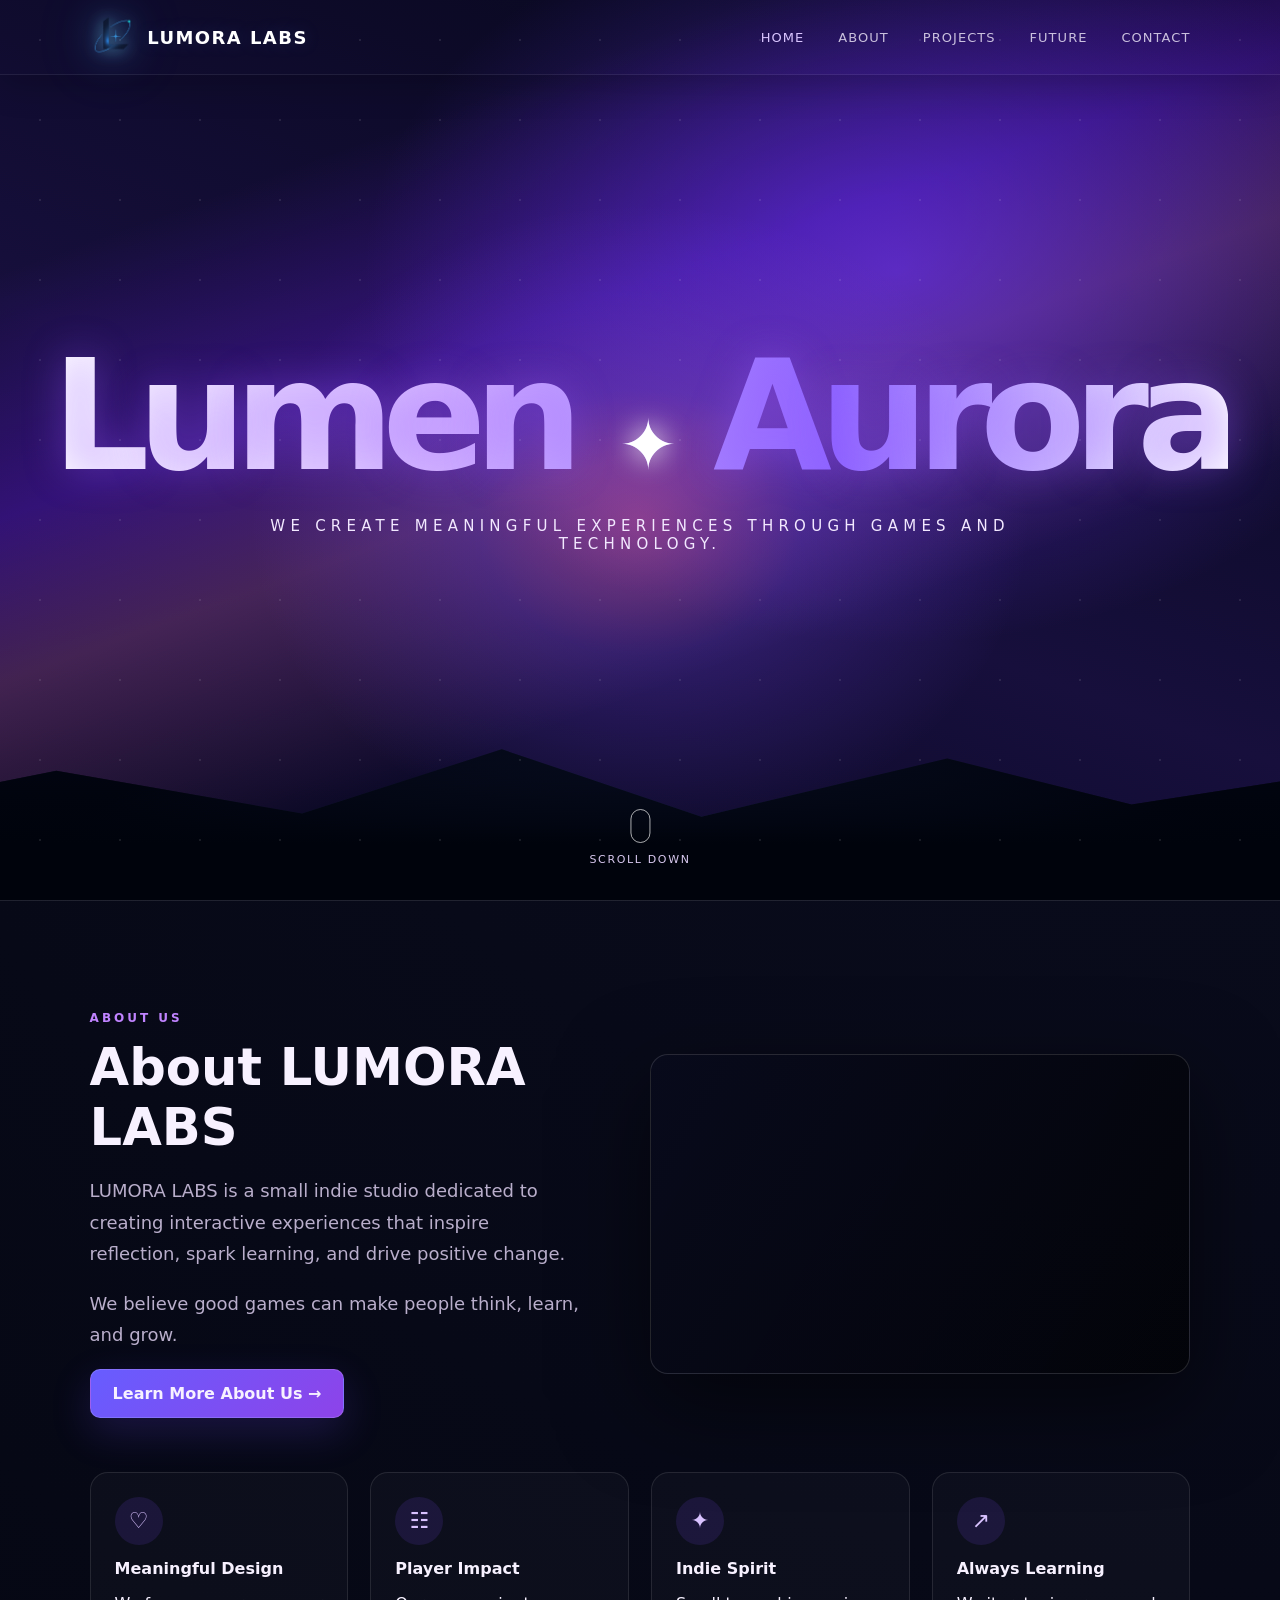
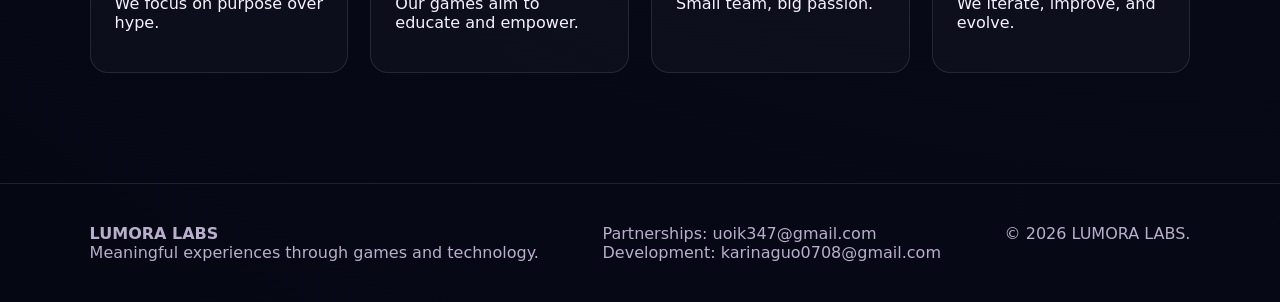
==== index.html @ a78da5a2 "Initial commit" ====
<!doctype html><html lang="en"><head><meta charset="utf-8"><meta name="viewport" content="width=device-width,initial-scale=1"><title>LUMORA LABS</title><link rel="stylesheet" href="styles.css"></head><body>
<header class="nav"><a class="brand logo-brand" href="index.html"><img src="lumora-logo.png" class="site-logo" alt="LUMORA LABS logo"><span class="brand-name">LUMORA LABS</span></a><nav class="navlinks"><a class="active" href="index.html">HOME</a><a href="about.html">ABOUT</a><a href="project.html">PROJECTS</a><a href="future.html">FUTURE</a><a href="contact.html">CONTACT</a></nav></header>
<section class="hero"><div class="aurora"></div><div class="stars"></div><div class="heroText"><h1>Lumen <span class="plus">✦</span> Aurora</h1><p>We create meaningful experiences through games and technology.</p></div><div class="scroll"><span class="mouse"></span>SCROLL DOWN</div></section>
<section class="section" id="about"><div class="two"><div><div class="eyebrow">About us</div><h2>About LUMORA LABS</h2><p class="copy">LUMORA LABS is a small indie studio dedicated to creating interactive experiences that inspire reflection, spark learning, and drive positive change.</p><p class="copy">We believe good games can make people think, learn, and grow.</p><a class="btn" href="about.html">Learn More About Us →</a></div><div class="aboutArt"></div></div><div class="values"><div class="value"><div class="icon">♡</div><b>Meaningful Design</b><p>We focus on purpose over hype.</p></div><div class="value"><div class="icon">☷</div><b>Player Impact</b><p>Our games aim to educate and empower.</p></div><div class="value"><div class="icon">✦</div><b>Indie Spirit</b><p>Small team, big passion.</p></div><div class="value"><div class="icon">↗</div><b>Always Learning</b><p>We iterate, improve, and evolve.</p></div></div></section>
<footer class="footer"><div><b>LUMORA LABS</b><br>Meaningful experiences through games and technology.</div><div>Partnerships: uoik347@gmail.com<br>Development: karinaguo0708@gmail.com</div><div>© <span data-year></span> LUMORA LABS.</div></footer><script src="script.js"></script></body></html>
---- styles.css ----
:root {
  --bg: #050713;
  --panel: #0b1022cc;
  --line: #ffffff1a;
  --text: #f7f1ff;
  --muted: #b9aecb;
  --purple: #8c5cff;
  --violet: #c083ff;
  --blue: #6ba4ff;
  --pink: #ff82d1;
  --green: #68e5b2
}

* {
  box-sizing: border-box
}

html {
  scroll-behavior: smooth
}

body {
  margin: 0;
  background: radial-gradient(circle at top right, #32105f 0, #090b1b 38%, #050713 100%);
  color: var(--text);
  font-family: Inter, ui-sans-serif, system-ui, -apple-system, Segoe UI, Arial, sans-serif
}

a {
  color: inherit;
  text-decoration: none
}

.nav {
  position: fixed;
  top: 0;
  left: 0;
  right: 0;
  z-index: 20;
  display: flex;
  align-items: center;
  justify-content: space-between;
  padding: 8px 7vw;

  background: rgba(5,8,18,.95)
  backdrop-filter: blur(14px);
  -webkit-backdrop-filter: blur(14px);

  border-bottom: 1px solid rgba(255, 255, 255, 0.08);
  box-shadow: 0 10px 35px rgba(0, 0, 0, 0.18);
}

.brand {
  display: flex;
  align-items: center;
  gap: 12px;
  font-weight: 800;
  letter-spacing: .06em
}

.spark {
  width: 24px;
  height: 24px;
  background: radial-gradient(circle, #fff 0 8%, transparent 9%), conic-gradient(from 45deg, transparent 0 12%, #fff 13% 16%, transparent 17% 37%, #b98cff 38% 42%, transparent 43% 62%, #fff 63% 66%, transparent 67% 87%, #b98cff 88% 91%, transparent 92%);
  filter: drop-shadow(0 0 14px #a16cff)
}

.navlinks {
  display: flex;
  gap: 34px;
  font-size: 13px;
  letter-spacing: .08em
}

.navlinks a {
  opacity: .78
}

.navlinks a:hover,
.navlinks .active {
  opacity: 1;
  color: #d9c5ff
}

.hero {
  min-height: 100vh;
  display: grid;
  place-items: center;
  position: relative;
  overflow: hidden;
  background: linear-gradient(180deg, #05071344 0, #050713 100%)
}

.aurora {
  position: absolute;
  inset: 0;
  background: radial-gradient(ellipse at 50% 58%, #ff82d155 0, #8c5cff33 18%, transparent 43%), radial-gradient(ellipse at 70% 30%, #7b46ff77 0, transparent 42%), linear-gradient(160deg, transparent 0 20%, #802cff44 38%, #ff8ee533 50%, transparent 68%), linear-gradient(20deg, #070717 0, #161033 44%, #050713 100%);
  filter: saturate(130%)
}

.aurora:after {
  content: "";
  position: absolute;
  left: -10%;
  right: -10%;
  bottom: -4%;
  height: 34%;
  background: linear-gradient(180deg, transparent, #01030a 70%), radial-gradient(ellipse at 50% 100%, #263561 0, #050713 58%);
  clip-path: polygon(0 58%, 12% 46%, 28% 60%, 41% 39%, 54% 61%, 70% 42%, 82% 57%, 100% 43%, 100% 100%, 0 100%)
}

.stars {
  position: absolute;
  inset: 0;
  background-image: radial-gradient(#fff8 1px, transparent 1px);
  background-size: 80px 80px;
  opacity: .18
}

.heroText {
  position: relative;
  text-align: center;
  padding: 0 20px
}

.hero h1 {
  font-size: clamp(70px, 12vw, 180px);
  line-height: .9;
  margin: 0;
  font-weight: 900;
  letter-spacing: -.08em;
  background: linear-gradient(90deg, #fff, #d5b7ff, #8d65ff, #fff);
  -webkit-background-clip: text;
  color: transparent;
  text-shadow: 0 0 40px #985dff66
}

.hero .plus {
  font-size: .45em;
  margin: 0 .1em;
  text-shadow: 0 0 28px #fff;
  color: #fff
}

.hero p {
  margin: 32px auto 0;
  max-width: 780px;
  letter-spacing: .35em;
  text-transform: uppercase;
  color: #f2e8ff;
  font-size: 15px
}

.scroll {
  position: absolute;
  bottom: 34px;
  left: 50%;
  transform: translateX(-50%);
  font-size: 11px;
  letter-spacing: .15em;
  color: #d7c8ef;
  text-align: center
}

.mouse {
  display: block;
  margin: 0 auto 10px;
  width: 20px;
  height: 34px;
  border: 1px solid #ffffffaa;
  border-radius: 20px
}

.section {
  padding: 110px 7vw;
  border-top: 1px solid var(--line)
}

.eyebrow {
  text-transform: uppercase;
  color: var(--violet);
  font-size: 12px;
  letter-spacing: .25em;
  font-weight: 800
}

.section h2 {
  font-size: clamp(34px, 4vw, 56px);
  margin: 12px 0 18px
}

.two {
  display: grid;
  grid-template-columns: 1fr 1.1fr;
  gap: 70px;
  align-items: center
}

.copy {
  color: var(--muted);
  font-size: 18px;
  line-height: 1.75
}

.btn {
  display: inline-flex;
  align-items: center;
  gap: 10px;
  padding: 14px 22px;
  border-radius: 10px;
  background: linear-gradient(135deg, #675dff, #8d43e9);
  border: 1px solid #ffffff26;
  font-weight: 800;
  box-shadow: 0 14px 40px #6e4cff33
}

.btn.secondary {
  background: #ffffff08
}

.aboutArt {
  min-height: 320px;
  border: 1px solid #ffffff22;
  border-radius: 18px;
  background: linear-gradient(120deg, #090b1e88, #000a), url('assets/unfortunately-screenshot.png') center/cover;
  box-shadow: 0 30px 90px #0008;
  position: relative;
  overflow: hidden
}

.aboutArt:after {
  content: 'CREATE\A INSPIRE\A IMPACT';
  white-space: pre;
  position: absolute;
  right: 34px;
  top: 34px;
  font-size: 34px;
  line-height: 1.45;
  color: #ffd98a;
  text-shadow: 0 0 20px #ffcf7588
}

.values {
  display: grid;
  grid-template-columns: repeat(4, 1fr);
  gap: 22px;
  margin-top: 54px
}

.value {
  padding: 24px;
  border: 1px solid var(--line);
  border-radius: 18px;
  background: #ffffff07
}

.icon {
  width: 48px;
  height: 48px;
  border-radius: 50%;
  display: grid;
  place-items: center;
  background: #7d4dff22;
  color: #d9c2ff;
  font-size: 22px;
  margin-bottom: 14px
}

.projectGrid {
  display: grid;
  grid-template-columns: repeat(2, minmax(0, 1fr));
  gap: 34px;
  margin-top: 38px
}

.card {
  background: linear-gradient(180deg, #11182ddd, #080b18dd);
  border: 1px solid #ffffff18;
  border-radius: 20px;
  overflow: hidden;
  box-shadow: 0 24px 70px #0005
}

.thumb {
  height: 280px;
  background: #111;
  overflow: hidden
}

.thumb img {
  width: 100%;
  height: 100%;
  object-fit: cover;
  display: block
}

.thumb.china {
  background: linear-gradient(135deg, #1a1027, #48214e 45%, #0a1026), radial-gradient(circle at 30% 20%, #ffcb6b 0 8%, transparent 18%);
  position: relative
}

.thumb.china:before {
  content: "";
  position: absolute;
  inset: 0;
  background: linear-gradient(90deg, transparent 0 12%, #ffac3a22 12% 14%, transparent 15% 28%, #f56b7f22 29% 32%, transparent 33%), linear-gradient(0deg, #000 0, #0000 50%)
}

.thumb.china:after {
  content: 'Read the Room';
  position: absolute;
  bottom: 28px;
  left: 28px;
  font-size: 34px;
  font-weight: 900;
  color: #ffe2b0;
  text-shadow: 0 0 20px #ff7c66
}

.cardBody {
  padding: 28px
}

.card h3 {
  font-size: 31px;
  margin: 0 0 6px
}

.sub {
  color: #c999ff;
  font-weight: 700;
  margin-bottom: 20px
}

.card p {
  color: var(--muted);
  line-height: 1.7
}

.actions {
  display: flex;
  gap: 14px;
  margin-top: 24px;
  flex-wrap: wrap
}

.mini {
  padding: 12px 18px;
  border-radius: 10px;
  border: 1px solid #ffffff24;
  background: #ffffff08
}

.footer {
  padding: 40px 7vw;
  border-top: 1px solid var(--line);
  display: flex;
  justify-content: space-between;
  gap: 20px;
  color: #b9aecb
}

.page {
  padding-top: 120px;
  min-height: 100vh
}

.projectDetail {
  display: grid;
  gap: 42px
}

.detailCard {
  display: grid;
  grid-template-columns: .95fr 1fr;
  gap: 36px;
  padding: 28px;
  border: 1px solid #ffffff18;
  background: #ffffff08;
  border-radius: 24px
}

.feature {
  display: flex;
  gap: 16px;
  margin: 20px 0;
  color: var(--muted)
}

.demoPanel {
  max-width: 900px;
  margin: 0 auto;
  text-align: center;
  padding: 70px;
  border: 1px solid #ffffff18;
  border-radius: 24px;
  background: linear-gradient(135deg, #ffffff0b, #6d4aff18)
}

@media(max-width:800px) {
  .nav {
    position: sticky;
    padding: 18px 5vw
  }

  .navlinks {
    gap: 14px;
    font-size: 11px
  }

  .two,
  .projectGrid,
  .detailCard {
    grid-template-columns: 1fr
  }

  .values {
    grid-template-columns: 1fr 1fr
  }

  .hero p {
    letter-spacing: .18em
  }

  .section {
    padding: 80px 5vw
  }

  .footer {
    display: block
  }

  .thumb {
    height: 220px
  }
}

/* v4 project polish */
.centerTitle {
  text-align: center;
  max-width: 820px;
  margin: 0 auto 52px
}

.centerTitle h2 {
  margin-bottom: 10px
}

.projectsPage {
  background: radial-gradient(circle at 18% 8%, #6b34ff22, transparent 28%), radial-gradient(circle at 88% 28%, #b35cff1c, transparent 30%)
}

.polished {
  max-width: 1180px;
  margin: 0 auto
}

.featureProject {
  grid-template-columns: 1.7fr .75fr;
  align-items: center;
  padding: 12px;
  border-radius: 24px;
  background: linear-gradient(135deg, #10172bdd, #070a17ee);
  box-shadow: 0 28px 100px #0008, inset 0 0 0 1px #ffffff08
}

.featureProject .coverFrame {
  height: 100%;
  min-height: 430px;
  border-radius: 18px;
  overflow: hidden;
  background: #090b18
}

.featureProject .coverFrame img {
  width: 100%;
  height: 100%;
  object-fit: cover;
  display: block
}

.featureProject .projectText {
  padding: 24px 30px
}

.featureProject h3 {
  font-size: clamp(36px, 4vw, 54px);
  line-height: 1.05;
  margin: 0 0 10px
}

.smallCopy {
  font-size: 17px
}

.stackedActions {
  flex-direction: column;
  align-items: stretch;
  max-width: 260px
}

.stackedActions .btn,
.stackedActions .mini {
  justify-content: center;
  text-align: center
}

.wideCta {
  display: grid;
  grid-template-columns: auto 1fr auto;
  align-items: center;
  gap: 24px;
  padding: 30px 36px;
  border: 1px solid #ffffff18;
  border-radius: 22px;
  background: linear-gradient(135deg, #6d4aff24, #ffffff08);
  box-shadow: 0 20px 80px #0005
}

.wideCta h3 {
  margin: 0 0 6px;
  font-size: 26px
}

.wideCta p {
  margin: 0;
  color: var(--muted)
}

.ctaSpark {
  width: 70px;
  height: 70px;
  display: grid;
  place-items: center;
  border-radius: 50%;
  background: #8c5cff18
}

.bigSpark {
  width: 38px;
  height: 38px
}

@media(max-width:900px) {
  .featureProject {
    grid-template-columns: 1fr
  }

  .featureProject .coverFrame {
    min-height: 260px
  }

  .featureProject .projectText {
    padding: 22px
  }

  .wideCta {
    grid-template-columns: 1fr;
    text-align: center
  }

  .wideCta .btn {
    justify-content: center
  }

  .ctaSpark {
    margin: 0 auto
  }

  .stackedActions {
    max-width: none
  }
}

/* v5 alignment + remove demo page from navigation */
.featureProject {
  grid-template-columns: minmax(0, 1.45fr) minmax(280px, .55fr);
  align-items: stretch;
}

.featureProject .coverFrame {
  width: 100%;
  aspect-ratio: 16 / 9;
  min-height: 0;
  height: auto;
  align-self: center;
}

.featureProject .coverFrame img {
  width: 100%;
  height: 100%;
  object-fit: cover;
  object-position: center;
}

.featureProject .projectText {
  display: flex;
  flex-direction: column;
  justify-content: center;
}

@media(max-width:900px) {
  .featureProject {
    grid-template-columns: 1fr;
  }

  .featureProject .coverFrame {
    aspect-ratio: 16/9;
  }
}


/* final project layout fix */
.projectsPage {
  overflow-x: hidden;
}

.polished {
  max-width: 1220px;
  width: 100%;
}

.featureProject {
  width: 100%;
  overflow: hidden;
  grid-template-columns: minmax(0, 1.55fr) minmax(300px, .62fr);
  gap: 0;
  padding: 10px;
  align-items: center;
}

.featureProject .coverFrame {
  width: 100%;
  max-width: 100%;
  aspect-ratio: 16/9;
  border-radius: 18px;
  overflow: hidden;
  align-self: center;
}

.featureProject .coverFrame img {
  width: 100%;
  height: 100%;
  object-fit: cover;
  object-position: center center;
  display: block;
}

.featureProject:first-child .coverFrame img {
  object-position: center center;
}

.featureProject .projectText {
  min-width: 0;
  padding: 34px 34px 34px 38px;
}

.featureProject h3 {
  font-size: clamp(28px, 3vw, 42px);
}

@media(max-width:900px) {
  .featureProject {
    grid-template-columns: 1fr;
    gap: 0;
    padding: 10px;
  }

  .featureProject .projectText {
    padding: 24px 16px 18px;
  }
}

/* final card equalization */
.projectDetail .detailCard {
  box-sizing: border-box;
}

.projectDetail .detailCard+.detailCard {
  margin-top: 0;
}

.featureProject .coverFrame {
  box-shadow: inset 0 0 0 1px rgba(255, 255, 255, .09);
}

@media(min-width:901px) {
  .featureProject {
    min-height: 360px;
  }

  .featureProject .coverFrame {
    max-height: 460px;
  }
}

/* LUMORA LABS v2.0 About page update */
.aboutArt {
  background: linear-gradient(120deg, #090b1e88, #0009), url('assets/about-aurora.png') center/cover;
}

.aboutArt:after {
  content: '';
  display: none;
}

.aboutPage {
  min-height: 100vh;
  background: radial-gradient(circle at 80% 10%, #2b8bff1c, transparent 30%), radial-gradient(circle at 30% 10%, #8c5cff21, transparent 30%), #050713;
}

.aboutHeroImage {
  min-height: 72vh;
  position: relative;
  display: flex;
  align-items: center;
  padding: 140px 7vw 80px;
  overflow: hidden;
  background: linear-gradient(90deg, #050713 0%, #050713d8 29%, #05071355 58%, #050713 100%), url('assets/about-aurora.png') right center/cover no-repeat;
  border-bottom: 1px solid var(--line);
}

.aboutHeroImage:before {
  content: "";
  position: absolute;
  inset: 0;
  background-image: radial-gradient(#fff7 1px, transparent 1px);
  background-size: 88px 88px;
  opacity: .12;
}

.aboutHeroImage:after {
  content: "";
  position: absolute;
  left: 0;
  right: 0;
  bottom: 0;
  height: 38%;
  background: linear-gradient(180deg, transparent, #050713 82%);
}

.aboutHeroText {
  position: relative;
  z-index: 1;
  max-width: 650px;
}

.aboutHeroText h1 {
  font-size: clamp(54px, 7vw, 104px);
  line-height: .93;
  margin: 16px 0 26px;
  letter-spacing: -.06em;
  background: linear-gradient(90deg, #fff, #e2d2ff, #9d75ff);
  -webkit-background-clip: text;
  color: transparent;
}

.aboutHeroText p {
  font-size: clamp(18px, 2vw, 25px);
  line-height: 1.6;
  color: #ded4ee;
  max-width: 620px;
}

.valuesSection {
  padding-top: 80px;
}

.valuesIntro {
  max-width: 780px;
  margin-bottom: 34px;
}

.valuesIntro h2 {
  font-size: clamp(34px, 4vw, 58px);
  max-width: 780px;
}

.refinedValues .value {
  min-height: 210px;
  text-align: left;
  background: linear-gradient(180deg, #ffffff0a, #ffffff04);
}

.refinedValues .value b {
  font-size: 18px;
}

.refinedValues .value p {
  color: var(--muted);
  line-height: 1.65;
}

@media(max-width:800px) {
  .aboutHeroImage {
    min-height: 72vh;
    padding: 110px 5vw 70px;
    background-position: center;
  }

  .aboutHeroImage {
    background-image: linear-gradient(90deg, #050713 0%, #050713d8 55%, #05071366 100%), url('assets/about-aurora.png');
  }
}


/* v2.1: navigation logo */


.logo-brand {
  display: flex;
  align-items: center;
  gap: 12px;
  min-width: 260px;
}

.site-logo {
  height: 58px;
  width: auto;
  display: block;
 filter:
        drop-shadow(0 0 8px rgba(120,220,255,.7))
        drop-shadow(0 0 18px rgba(80,180,255,.5))
        drop-shadow(0 0 28px rgba(80,180,255,.3));
}
.logo-container{
    position:relative;
}
.logo-container::before{
    content:"";
    position:absolute;

    width:90px;
    height:90px;

    background:rgba(65,180,255,.15);

    filter:blur(30px);

    border-radius:50%;

    left:-15px;
    top:-10px;

    z-index:-1;
}
.brand-name {
  font-weight: 700;
  letter-spacing: .08em;
  font-size: 18px;
  color:  #ffffff;
  white-space: nowrap;
  text-shadow: 0 0 18px rgba(111, 164, 255, .18);
}

@media(max-width:800px) {
  .logo-brand {
    min-width: auto;
    gap: 8px
  }

  .site-logo {
    height: 36px
  }

  .brand-name {
    font-size: 13px;
    letter-spacing: .05em
  }
}
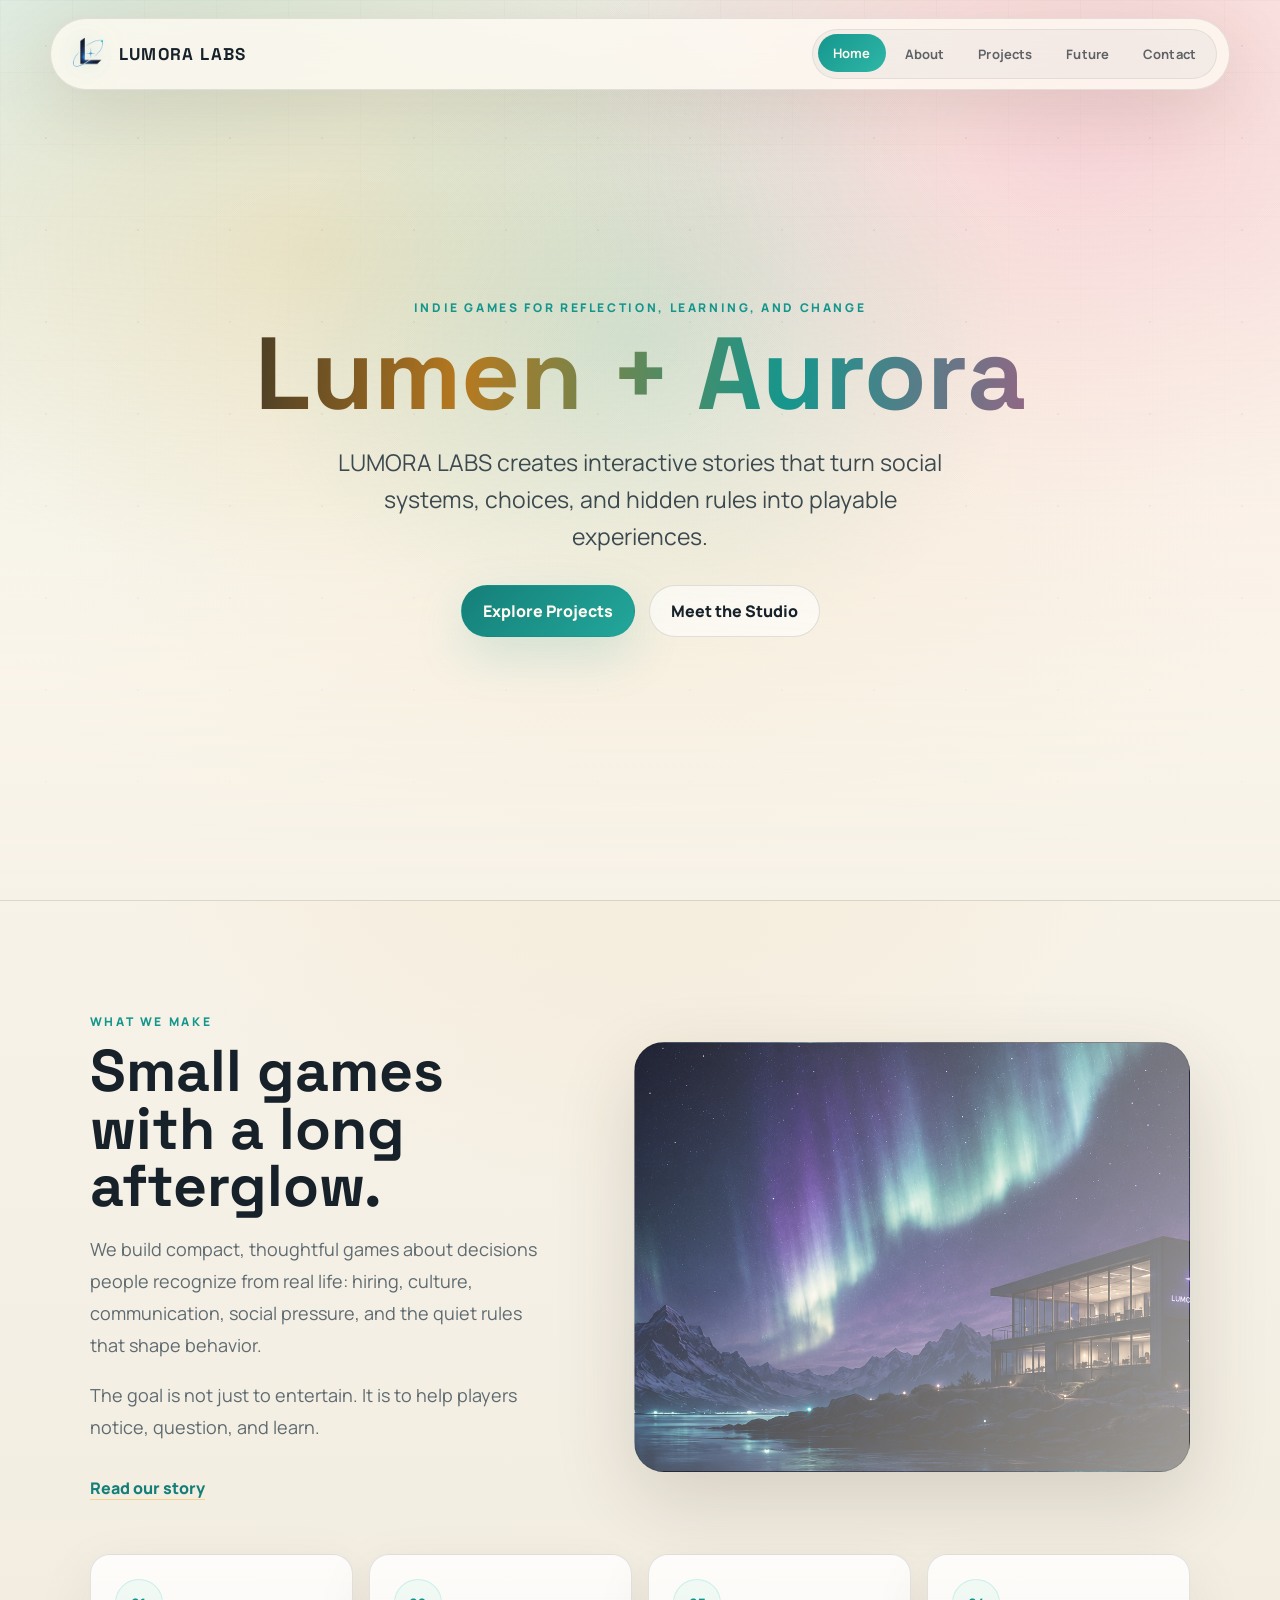
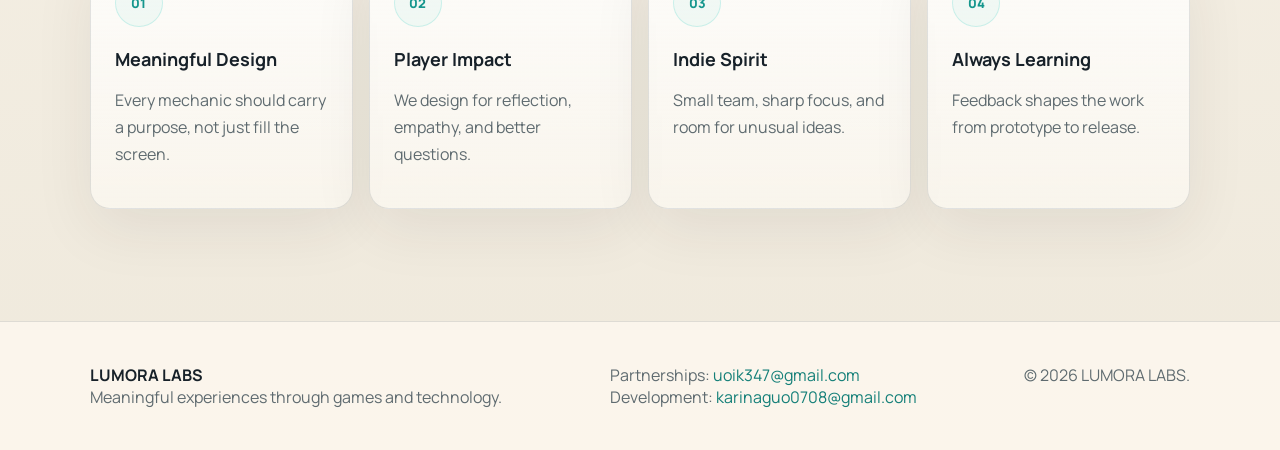
==== commit 666de111: "AI" ====
--- a/index.html
+++ b/index.html
@@ -1,5 +1,87 @@
-<!doctype html><html lang="en"><head><meta charset="utf-8"><meta name="viewport" content="width=device-width,initial-scale=1"><title>LUMORA LABS</title><link rel="stylesheet" href="styles.css"></head><body>
-<header class="nav"><a class="brand logo-brand" href="index.html"><img src="lumora-logo.png" class="site-logo" alt="LUMORA LABS logo"><span class="brand-name">LUMORA LABS</span></a><nav class="navlinks"><a class="active" href="index.html">HOME</a><a href="about.html">ABOUT</a><a href="project.html">PROJECTS</a><a href="future.html">FUTURE</a><a href="contact.html">CONTACT</a></nav></header>
-<section class="hero"><div class="aurora"></div><div class="stars"></div><div class="heroText"><h1>Lumen <span class="plus">✦</span> Aurora</h1><p>We create meaningful experiences through games and technology.</p></div><div class="scroll"><span class="mouse"></span>SCROLL DOWN</div></section>
-<section class="section" id="about"><div class="two"><div><div class="eyebrow">About us</div><h2>About LUMORA LABS</h2><p class="copy">LUMORA LABS is a small indie studio dedicated to creating interactive experiences that inspire reflection, spark learning, and drive positive change.</p><p class="copy">We believe good games can make people think, learn, and grow.</p><a class="btn" href="about.html">Learn More About Us →</a></div><div class="aboutArt"></div></div><div class="values"><div class="value"><div class="icon">♡</div><b>Meaningful Design</b><p>We focus on purpose over hype.</p></div><div class="value"><div class="icon">☷</div><b>Player Impact</b><p>Our games aim to educate and empower.</p></div><div class="value"><div class="icon">✦</div><b>Indie Spirit</b><p>Small team, big passion.</p></div><div class="value"><div class="icon">↗</div><b>Always Learning</b><p>We iterate, improve, and evolve.</p></div></div></section>
-<footer class="footer"><div><b>LUMORA LABS</b><br>Meaningful experiences through games and technology.</div><div>Partnerships: uoik347@gmail.com<br>Development: karinaguo0708@gmail.com</div><div>© <span data-year></span> LUMORA LABS.</div></footer><script src="script.js"></script></body></html>
+<!doctype html>
+<html lang="en">
+<head>
+  <meta charset="utf-8">
+  <meta name="viewport" content="width=device-width,initial-scale=1">
+  <title>LUMORA LABS</title>
+  <link rel="preconnect" href="https://fonts.googleapis.com">
+  <link rel="preconnect" href="https://fonts.gstatic.com" crossorigin>
+  <link href="https://fonts.googleapis.com/css2?family=Manrope:wght@400;500;600;700;800&family=Space+Grotesk:wght@500;600;700&display=swap" rel="stylesheet">
+  <link rel="stylesheet" href="styles.css">
+</head>
+<body>
+<header class="nav">
+  <a class="brand logo-brand" href="index.html">
+    <img src="lumora-logo.png" class="site-logo" alt="LUMORA LABS logo">
+    <span class="brand-name">LUMORA LABS</span>
+  </a>
+  <nav class="navlinks" aria-label="Primary navigation">
+    <a class="active" href="index.html">Home</a>
+    <a href="about.html">About</a>
+    <a href="project.html">Projects</a>
+    <a href="future.html">Future</a>
+    <a href="contact.html">Contact</a>
+  </nav>
+</header>
+
+<main>
+  <section class="hero">
+    <div class="aurora"></div>
+    <div class="stars"></div>
+    <div class="heroGlow"></div>
+    <div class="heroText">
+      <p class="kicker">Indie games for reflection, learning, and change</p>
+      <h1>Lumen + Aurora</h1>
+      <p class="heroLead">LUMORA LABS creates interactive stories that turn social systems, choices, and hidden rules into playable experiences.</p>
+      <div class="heroActions">
+        <a class="btn" href="project.html">Explore Projects</a>
+        <a class="btn secondary" href="about.html">Meet the Studio</a>
+      </div>
+    </div>
+  </section>
+
+  <section class="section studioIntro">
+    <div class="two">
+      <div>
+        <p class="eyebrow">What we make</p>
+        <h2>Small games with a long afterglow.</h2>
+        <p class="copy">We build compact, thoughtful games about decisions people recognize from real life: hiring, culture, communication, social pressure, and the quiet rules that shape behavior.</p>
+        <p class="copy">The goal is not just to entertain. It is to help players notice, question, and learn.</p>
+        <a class="textLink" href="about.html">Read our story</a>
+      </div>
+      <div class="aboutArt" aria-hidden="true"></div>
+    </div>
+
+    <div class="values refinedValues">
+      <article class="value">
+        <div class="icon">01</div>
+        <b>Meaningful Design</b>
+        <p>Every mechanic should carry a purpose, not just fill the screen.</p>
+      </article>
+      <article class="value">
+        <div class="icon">02</div>
+        <b>Player Impact</b>
+        <p>We design for reflection, empathy, and better questions.</p>
+      </article>
+      <article class="value">
+        <div class="icon">03</div>
+        <b>Indie Spirit</b>
+        <p>Small team, sharp focus, and room for unusual ideas.</p>
+      </article>
+      <article class="value">
+        <div class="icon">04</div>
+        <b>Always Learning</b>
+        <p>Feedback shapes the work from prototype to release.</p>
+      </article>
+    </div>
+  </section>
+</main>
+
+<footer class="footer">
+  <div><b>LUMORA LABS</b><br>Meaningful experiences through games and technology.</div>
+  <div>Partnerships: <a href="mailto:uoik347@gmail.com">uoik347@gmail.com</a><br>Development: <a href="mailto:karinaguo0708@gmail.com">karinaguo0708@gmail.com</a></div>
+  <div>© <span data-year></span> LUMORA LABS.</div>
+</footer>
+<script src="script.js"></script>
+</body>
+</html>
--- a/styles.css
+++ b/styles.css
@@ -1,870 +1,825 @@
 :root {
-  --bg: #050713;
-  --panel: #0b1022cc;
-  --line: #ffffff1a;
-  --text: #f7f1ff;
-  --muted: #b9aecb;
-  --purple: #8c5cff;
-  --violet: #c083ff;
-  --blue: #6ba4ff;
-  --pink: #ff82d1;
-  --green: #68e5b2
+  --bg: #f7f2e8;
+  --bg-soft: #fffaf1;
+  --panel: rgba(255, 252, 246, .78);
+  --panel-strong: rgba(255, 252, 246, .94);
+  --line: rgba(30, 43, 48, .13);
+  --text: #172129;
+  --muted: #5f6b70;
+  --dim: #879196;
+  --gold: #d39a2f;
+  --teal: #15968d;
+  --rose: #d65c8c;
+  --blue: #4c7fdc;
+  --shadow: 0 28px 80px rgba(53, 43, 32, .16);
 }
 
 * {
-  box-sizing: border-box
+  box-sizing: border-box;
 }
 
 html {
-  scroll-behavior: smooth
+  scroll-behavior: smooth;
 }
 
 body {
   margin: 0;
-  background: radial-gradient(circle at top right, #32105f 0, #090b1b 38%, #050713 100%);
+  overflow-x: hidden;
+  background:
+    radial-gradient(circle at 10% -8%, rgba(21, 150, 141, .18), transparent 34%),
+    radial-gradient(circle at 88% 4%, rgba(214, 92, 140, .13), transparent 31%),
+    radial-gradient(circle at 50% 30%, rgba(211, 154, 47, .12), transparent 38%),
+    linear-gradient(180deg, #fff9ee 0%, var(--bg) 48%, #efe9dc 100%);
   color: var(--text);
-  font-family: Inter, ui-sans-serif, system-ui, -apple-system, Segoe UI, Arial, sans-serif
+  font-family: Manrope, ui-sans-serif, system-ui, -apple-system, Segoe UI, Arial, sans-serif;
+}
+
+body:before {
+  content: "";
+  position: fixed;
+  inset: 0;
+  z-index: -1;
+  pointer-events: none;
+  opacity: .28;
+  background-image:
+    linear-gradient(rgba(30, 43, 48, .07) 1px, transparent 1px),
+    linear-gradient(90deg, rgba(30, 43, 48, .06) 1px, transparent 1px);
+  background-size: 72px 72px;
+  mask-image: linear-gradient(180deg, #000 0%, transparent 72%);
 }
 
 a {
   color: inherit;
-  text-decoration: none
+  text-decoration: none;
+}
+
+img {
+  max-width: 100%;
 }
 
 .nav {
   position: fixed;
-  top: 0;
-  left: 0;
-  right: 0;
-  z-index: 20;
+  top: 18px;
+  left: 50%;
+  z-index: 30;
+  width: min(1180px, calc(100% - 40px));
+  transform: translateX(-50%);
   display: flex;
   align-items: center;
   justify-content: space-between;
-  padding: 8px 7vw;
-
-  background: rgba(5,8,18,.95)
-  backdrop-filter: blur(14px);
-  -webkit-backdrop-filter: blur(14px);
-
-  border-bottom: 1px solid rgba(255, 255, 255, 0.08);
-  box-shadow: 0 10px 35px rgba(0, 0, 0, 0.18);
-}
-
-.brand {
-  display: flex;
-  align-items: center;
-  gap: 12px;
-  font-weight: 800;
-  letter-spacing: .06em
-}
-
-.spark {
-  width: 24px;
-  height: 24px;
-  background: radial-gradient(circle, #fff 0 8%, transparent 9%), conic-gradient(from 45deg, transparent 0 12%, #fff 13% 16%, transparent 17% 37%, #b98cff 38% 42%, transparent 43% 62%, #fff 63% 66%, transparent 67% 87%, #b98cff 88% 91%, transparent 92%);
-  filter: drop-shadow(0 0 14px #a16cff)
-}
-
-.navlinks {
-  display: flex;
-  gap: 34px;
-  font-size: 13px;
-  letter-spacing: .08em
-}
-
-.navlinks a {
-  opacity: .78
-}
-
-.navlinks a:hover,
-.navlinks .active {
-  opacity: 1;
-  color: #d9c5ff
-}
-
-.hero {
-  min-height: 100vh;
-  display: grid;
-  place-items: center;
-  position: relative;
-  overflow: hidden;
-  background: linear-gradient(180deg, #05071344 0, #050713 100%)
-}
-
-.aurora {
-  position: absolute;
-  inset: 0;
-  background: radial-gradient(ellipse at 50% 58%, #ff82d155 0, #8c5cff33 18%, transparent 43%), radial-gradient(ellipse at 70% 30%, #7b46ff77 0, transparent 42%), linear-gradient(160deg, transparent 0 20%, #802cff44 38%, #ff8ee533 50%, transparent 68%), linear-gradient(20deg, #070717 0, #161033 44%, #050713 100%);
-  filter: saturate(130%)
-}
-
-.aurora:after {
-  content: "";
-  position: absolute;
-  left: -10%;
-  right: -10%;
-  bottom: -4%;
-  height: 34%;
-  background: linear-gradient(180deg, transparent, #01030a 70%), radial-gradient(ellipse at 50% 100%, #263561 0, #050713 58%);
-  clip-path: polygon(0 58%, 12% 46%, 28% 60%, 41% 39%, 54% 61%, 70% 42%, 82% 57%, 100% 43%, 100% 100%, 0 100%)
-}
-
-.stars {
-  position: absolute;
-  inset: 0;
-  background-image: radial-gradient(#fff8 1px, transparent 1px);
-  background-size: 80px 80px;
-  opacity: .18
-}
-
-.heroText {
-  position: relative;
-  text-align: center;
-  padding: 0 20px
-}
-
-.hero h1 {
-  font-size: clamp(70px, 12vw, 180px);
-  line-height: .9;
-  margin: 0;
-  font-weight: 900;
-  letter-spacing: -.08em;
-  background: linear-gradient(90deg, #fff, #d5b7ff, #8d65ff, #fff);
-  -webkit-background-clip: text;
-  color: transparent;
-  text-shadow: 0 0 40px #985dff66
-}
-
-.hero .plus {
-  font-size: .45em;
-  margin: 0 .1em;
-  text-shadow: 0 0 28px #fff;
-  color: #fff
-}
-
-.hero p {
-  margin: 32px auto 0;
-  max-width: 780px;
-  letter-spacing: .35em;
-  text-transform: uppercase;
-  color: #f2e8ff;
-  font-size: 15px
-}
-
-.scroll {
-  position: absolute;
-  bottom: 34px;
-  left: 50%;
-  transform: translateX(-50%);
-  font-size: 11px;
-  letter-spacing: .15em;
-  color: #d7c8ef;
-  text-align: center
-}
-
-.mouse {
-  display: block;
-  margin: 0 auto 10px;
-  width: 20px;
-  height: 34px;
-  border: 1px solid #ffffffaa;
-  border-radius: 20px
-}
-
-.section {
-  padding: 110px 7vw;
-  border-top: 1px solid var(--line)
-}
-
-.eyebrow {
-  text-transform: uppercase;
-  color: var(--violet);
-  font-size: 12px;
-  letter-spacing: .25em;
-  font-weight: 800
-}
-
-.section h2 {
-  font-size: clamp(34px, 4vw, 56px);
-  margin: 12px 0 18px
-}
-
-.two {
-  display: grid;
-  grid-template-columns: 1fr 1.1fr;
-  gap: 70px;
-  align-items: center
-}
-
-.copy {
-  color: var(--muted);
-  font-size: 18px;
-  line-height: 1.75
-}
-
-.btn {
-  display: inline-flex;
-  align-items: center;
-  gap: 10px;
-  padding: 14px 22px;
-  border-radius: 10px;
-  background: linear-gradient(135deg, #675dff, #8d43e9);
-  border: 1px solid #ffffff26;
-  font-weight: 800;
-  box-shadow: 0 14px 40px #6e4cff33
-}
-
-.btn.secondary {
-  background: #ffffff08
-}
-
-.aboutArt {
-  min-height: 320px;
-  border: 1px solid #ffffff22;
-  border-radius: 18px;
-  background: linear-gradient(120deg, #090b1e88, #000a), url('assets/unfortunately-screenshot.png') center/cover;
-  box-shadow: 0 30px 90px #0008;
-  position: relative;
-  overflow: hidden
-}
-
-.aboutArt:after {
-  content: 'CREATE\A INSPIRE\A IMPACT';
-  white-space: pre;
-  position: absolute;
-  right: 34px;
-  top: 34px;
-  font-size: 34px;
-  line-height: 1.45;
-  color: #ffd98a;
-  text-shadow: 0 0 20px #ffcf7588
-}
-
-.values {
-  display: grid;
-  grid-template-columns: repeat(4, 1fr);
-  gap: 22px;
-  margin-top: 54px
-}
-
-.value {
-  padding: 24px;
-  border: 1px solid var(--line);
-  border-radius: 18px;
-  background: #ffffff07
-}
-
-.icon {
-  width: 48px;
-  height: 48px;
-  border-radius: 50%;
-  display: grid;
-  place-items: center;
-  background: #7d4dff22;
-  color: #d9c2ff;
-  font-size: 22px;
-  margin-bottom: 14px
-}
-
-.projectGrid {
-  display: grid;
-  grid-template-columns: repeat(2, minmax(0, 1fr));
-  gap: 34px;
-  margin-top: 38px
-}
-
-.card {
-  background: linear-gradient(180deg, #11182ddd, #080b18dd);
-  border: 1px solid #ffffff18;
-  border-radius: 20px;
-  overflow: hidden;
-  box-shadow: 0 24px 70px #0005
-}
-
-.thumb {
-  height: 280px;
-  background: #111;
-  overflow: hidden
-}
-
-.thumb img {
-  width: 100%;
-  height: 100%;
-  object-fit: cover;
-  display: block
-}
-
-.thumb.china {
-  background: linear-gradient(135deg, #1a1027, #48214e 45%, #0a1026), radial-gradient(circle at 30% 20%, #ffcb6b 0 8%, transparent 18%);
-  position: relative
-}
-
-.thumb.china:before {
-  content: "";
-  position: absolute;
-  inset: 0;
-  background: linear-gradient(90deg, transparent 0 12%, #ffac3a22 12% 14%, transparent 15% 28%, #f56b7f22 29% 32%, transparent 33%), linear-gradient(0deg, #000 0, #0000 50%)
-}
-
-.thumb.china:after {
-  content: 'Read the Room';
-  position: absolute;
-  bottom: 28px;
-  left: 28px;
-  font-size: 34px;
-  font-weight: 900;
-  color: #ffe2b0;
-  text-shadow: 0 0 20px #ff7c66
-}
-
-.cardBody {
-  padding: 28px
-}
-
-.card h3 {
-  font-size: 31px;
-  margin: 0 0 6px
-}
-
-.sub {
-  color: #c999ff;
-  font-weight: 700;
-  margin-bottom: 20px
-}
-
-.card p {
-  color: var(--muted);
-  line-height: 1.7
-}
-
-.actions {
-  display: flex;
-  gap: 14px;
-  margin-top: 24px;
-  flex-wrap: wrap
-}
-
-.mini {
-  padding: 12px 18px;
-  border-radius: 10px;
-  border: 1px solid #ffffff24;
-  background: #ffffff08
-}
-
-.footer {
-  padding: 40px 7vw;
-  border-top: 1px solid var(--line);
-  display: flex;
-  justify-content: space-between;
-  gap: 20px;
-  color: #b9aecb
-}
-
-.page {
-  padding-top: 120px;
-  min-height: 100vh
-}
-
-.projectDetail {
-  display: grid;
-  gap: 42px
-}
-
-.detailCard {
-  display: grid;
-  grid-template-columns: .95fr 1fr;
-  gap: 36px;
-  padding: 28px;
-  border: 1px solid #ffffff18;
-  background: #ffffff08;
-  border-radius: 24px
-}
-
-.feature {
-  display: flex;
-  gap: 16px;
-  margin: 20px 0;
-  color: var(--muted)
-}
-
-.demoPanel {
-  max-width: 900px;
-  margin: 0 auto;
-  text-align: center;
-  padding: 70px;
-  border: 1px solid #ffffff18;
-  border-radius: 24px;
-  background: linear-gradient(135deg, #ffffff0b, #6d4aff18)
-}
-
-@media(max-width:800px) {
-  .nav {
-    position: sticky;
-    padding: 18px 5vw
-  }
-
-  .navlinks {
-    gap: 14px;
-    font-size: 11px
-  }
-
-  .two,
-  .projectGrid,
-  .detailCard {
-    grid-template-columns: 1fr
-  }
-
-  .values {
-    grid-template-columns: 1fr 1fr
-  }
-
-  .hero p {
-    letter-spacing: .18em
-  }
-
-  .section {
-    padding: 80px 5vw
-  }
-
-  .footer {
-    display: block
-  }
-
-  .thumb {
-    height: 220px
-  }
-}
-
-/* v4 project polish */
-.centerTitle {
-  text-align: center;
-  max-width: 820px;
-  margin: 0 auto 52px
-}
-
-.centerTitle h2 {
-  margin-bottom: 10px
-}
-
-.projectsPage {
-  background: radial-gradient(circle at 18% 8%, #6b34ff22, transparent 28%), radial-gradient(circle at 88% 28%, #b35cff1c, transparent 30%)
-}
-
-.polished {
-  max-width: 1180px;
-  margin: 0 auto
-}
-
-.featureProject {
-  grid-template-columns: 1.7fr .75fr;
-  align-items: center;
-  padding: 12px;
-  border-radius: 24px;
-  background: linear-gradient(135deg, #10172bdd, #070a17ee);
-  box-shadow: 0 28px 100px #0008, inset 0 0 0 1px #ffffff08
-}
-
-.featureProject .coverFrame {
-  height: 100%;
-  min-height: 430px;
-  border-radius: 18px;
-  overflow: hidden;
-  background: #090b18
-}
-
-.featureProject .coverFrame img {
-  width: 100%;
-  height: 100%;
-  object-fit: cover;
-  display: block
-}
-
-.featureProject .projectText {
-  padding: 24px 30px
-}
-
-.featureProject h3 {
-  font-size: clamp(36px, 4vw, 54px);
-  line-height: 1.05;
-  margin: 0 0 10px
-}
-
-.smallCopy {
-  font-size: 17px
-}
-
-.stackedActions {
-  flex-direction: column;
-  align-items: stretch;
-  max-width: 260px
-}
-
-.stackedActions .btn,
-.stackedActions .mini {
-  justify-content: center;
-  text-align: center
-}
-
-.wideCta {
-  display: grid;
-  grid-template-columns: auto 1fr auto;
-  align-items: center;
   gap: 24px;
-  padding: 30px 36px;
-  border: 1px solid #ffffff18;
-  border-radius: 22px;
-  background: linear-gradient(135deg, #6d4aff24, #ffffff08);
-  box-shadow: 0 20px 80px #0005
-}
-
-.wideCta h3 {
-  margin: 0 0 6px;
-  font-size: 26px
-}
-
-.wideCta p {
-  margin: 0;
-  color: var(--muted)
-}
-
-.ctaSpark {
-  width: 70px;
-  height: 70px;
-  display: grid;
-  place-items: center;
-  border-radius: 50%;
-  background: #8c5cff18
-}
-
-.bigSpark {
-  width: 38px;
-  height: 38px
-}
-
-@media(max-width:900px) {
-  .featureProject {
-    grid-template-columns: 1fr
-  }
-
-  .featureProject .coverFrame {
-    min-height: 260px
-  }
-
-  .featureProject .projectText {
-    padding: 22px
-  }
-
-  .wideCta {
-    grid-template-columns: 1fr;
-    text-align: center
-  }
-
-  .wideCta .btn {
-    justify-content: center
-  }
-
-  .ctaSpark {
-    margin: 0 auto
-  }
-
-  .stackedActions {
-    max-width: none
-  }
-}
-
-/* v5 alignment + remove demo page from navigation */
-.featureProject {
-  grid-template-columns: minmax(0, 1.45fr) minmax(280px, .55fr);
-  align-items: stretch;
-}
-
-.featureProject .coverFrame {
-  width: 100%;
-  aspect-ratio: 16 / 9;
-  min-height: 0;
-  height: auto;
-  align-self: center;
-}
-
-.featureProject .coverFrame img {
-  width: 100%;
-  height: 100%;
-  object-fit: cover;
-  object-position: center;
-}
-
-.featureProject .projectText {
-  display: flex;
-  flex-direction: column;
-  justify-content: center;
-}
-
-@media(max-width:900px) {
-  .featureProject {
-    grid-template-columns: 1fr;
-  }
-
-  .featureProject .coverFrame {
-    aspect-ratio: 16/9;
-  }
-}
-
-
-/* final project layout fix */
-.projectsPage {
-  overflow-x: hidden;
-}
-
-.polished {
-  max-width: 1220px;
-  width: 100%;
-}
-
-.featureProject {
-  width: 100%;
-  overflow: hidden;
-  grid-template-columns: minmax(0, 1.55fr) minmax(300px, .62fr);
-  gap: 0;
-  padding: 10px;
-  align-items: center;
-}
-
-.featureProject .coverFrame {
-  width: 100%;
-  max-width: 100%;
-  aspect-ratio: 16/9;
-  border-radius: 18px;
-  overflow: hidden;
-  align-self: center;
-}
-
-.featureProject .coverFrame img {
-  width: 100%;
-  height: 100%;
-  object-fit: cover;
-  object-position: center center;
-  display: block;
-}
-
-.featureProject:first-child .coverFrame img {
-  object-position: center center;
-}
-
-.featureProject .projectText {
-  min-width: 0;
-  padding: 34px 34px 34px 38px;
-}
-
-.featureProject h3 {
-  font-size: clamp(28px, 3vw, 42px);
-}
-
-@media(max-width:900px) {
-  .featureProject {
-    grid-template-columns: 1fr;
-    gap: 0;
-    padding: 10px;
-  }
-
-  .featureProject .projectText {
-    padding: 24px 16px 18px;
-  }
-}
-
-/* final card equalization */
-.projectDetail .detailCard {
-  box-sizing: border-box;
-}
-
-.projectDetail .detailCard+.detailCard {
-  margin-top: 0;
-}
-
-.featureProject .coverFrame {
-  box-shadow: inset 0 0 0 1px rgba(255, 255, 255, .09);
-}
-
-@media(min-width:901px) {
-  .featureProject {
-    min-height: 360px;
-  }
-
-  .featureProject .coverFrame {
-    max-height: 460px;
-  }
-}
-
-/* LUMORA LABS v2.0 About page update */
-.aboutArt {
-  background: linear-gradient(120deg, #090b1e88, #0009), url('assets/about-aurora.png') center/cover;
-}
-
-.aboutArt:after {
-  content: '';
-  display: none;
-}
-
-.aboutPage {
-  min-height: 100vh;
-  background: radial-gradient(circle at 80% 10%, #2b8bff1c, transparent 30%), radial-gradient(circle at 30% 10%, #8c5cff21, transparent 30%), #050713;
-}
-
-.aboutHeroImage {
-  min-height: 72vh;
-  position: relative;
-  display: flex;
-  align-items: center;
-  padding: 140px 7vw 80px;
-  overflow: hidden;
-  background: linear-gradient(90deg, #050713 0%, #050713d8 29%, #05071355 58%, #050713 100%), url('assets/about-aurora.png') right center/cover no-repeat;
-  border-bottom: 1px solid var(--line);
-}
-
-.aboutHeroImage:before {
-  content: "";
-  position: absolute;
-  inset: 0;
-  background-image: radial-gradient(#fff7 1px, transparent 1px);
-  background-size: 88px 88px;
-  opacity: .12;
-}
-
-.aboutHeroImage:after {
-  content: "";
-  position: absolute;
-  left: 0;
-  right: 0;
-  bottom: 0;
-  height: 38%;
-  background: linear-gradient(180deg, transparent, #050713 82%);
-}
-
-.aboutHeroText {
-  position: relative;
-  z-index: 1;
-  max-width: 650px;
-}
-
-.aboutHeroText h1 {
-  font-size: clamp(54px, 7vw, 104px);
-  line-height: .93;
-  margin: 16px 0 26px;
-  letter-spacing: -.06em;
-  background: linear-gradient(90deg, #fff, #e2d2ff, #9d75ff);
-  -webkit-background-clip: text;
-  color: transparent;
-}
-
-.aboutHeroText p {
-  font-size: clamp(18px, 2vw, 25px);
-  line-height: 1.6;
-  color: #ded4ee;
-  max-width: 620px;
-}
-
-.valuesSection {
-  padding-top: 80px;
-}
-
-.valuesIntro {
-  max-width: 780px;
-  margin-bottom: 34px;
-}
-
-.valuesIntro h2 {
-  font-size: clamp(34px, 4vw, 58px);
-  max-width: 780px;
-}
-
-.refinedValues .value {
-  min-height: 210px;
-  text-align: left;
-  background: linear-gradient(180deg, #ffffff0a, #ffffff04);
-}
-
-.refinedValues .value b {
-  font-size: 18px;
-}
-
-.refinedValues .value p {
-  color: var(--muted);
-  line-height: 1.65;
-}
-
-@media(max-width:800px) {
-  .aboutHeroImage {
-    min-height: 72vh;
-    padding: 110px 5vw 70px;
-    background-position: center;
-  }
-
-  .aboutHeroImage {
-    background-image: linear-gradient(90deg, #050713 0%, #050713d8 55%, #05071366 100%), url('assets/about-aurora.png');
-  }
-}
-
-
-/* v2.1: navigation logo */
-
-
+  min-height: 72px;
+  padding: 10px 12px 10px 18px;
+  border: 1px solid rgba(30, 43, 48, .11);
+  border-radius: 999px;
+  background: rgba(255, 251, 244, .76);
+  box-shadow: 0 18px 70px rgba(80, 62, 36, .14);
+  backdrop-filter: blur(22px);
+  -webkit-backdrop-filter: blur(22px);
+}
+
+.brand,
 .logo-brand {
   display: flex;
   align-items: center;
   gap: 12px;
-  min-width: 260px;
+  min-width: 235px;
 }
 
 .site-logo {
-  height: 58px;
   width: auto;
+  height: 48px;
   display: block;
- filter:
-        drop-shadow(0 0 8px rgba(120,220,255,.7))
-        drop-shadow(0 0 18px rgba(80,180,255,.5))
-        drop-shadow(0 0 28px rgba(80,180,255,.3));
-}
-.logo-container{
-    position:relative;
-}
-.logo-container::before{
-    content:"";
-    position:absolute;
-
-    width:90px;
-    height:90px;
-
-    background:rgba(65,180,255,.15);
-
-    filter:blur(30px);
-
-    border-radius:50%;
-
-    left:-15px;
-    top:-10px;
-
-    z-index:-1;
-}
+  filter:
+    drop-shadow(0 0 10px rgba(21, 150, 141, .22))
+    drop-shadow(0 0 20px rgba(211, 154, 47, .16));
+}
+
 .brand-name {
+  color: #172129;
+  font-family: "Space Grotesk", Manrope, sans-serif;
+  font-size: 17px;
   font-weight: 700;
   letter-spacing: .08em;
+  white-space: nowrap;
+}
+
+.navlinks {
+  display: flex;
+  align-items: center;
+  gap: 4px;
+  padding: 5px;
+  border: 1px solid rgba(30, 43, 48, .08);
+  border-radius: 999px;
+  background: rgba(30, 43, 48, .045);
+}
+
+.navlinks a {
+  padding: 10px 15px;
+  border-radius: 999px;
+  color: rgba(23, 33, 41, .68);
+  font-size: 13px;
+  font-weight: 700;
+  letter-spacing: .01em;
+  transition: color .25s ease, background .25s ease, transform .25s ease;
+}
+
+.navlinks a:hover,
+.navlinks .active {
+  color: #fffaf1;
+  background: linear-gradient(135deg, #15968d, #2fb7a7);
+  transform: translateY(-1px);
+}
+
+.hero {
+  position: relative;
+  min-height: 100svh;
+  display: grid;
+  place-items: center;
+  padding: 148px 7vw 112px;
+  overflow: hidden;
+  text-align: center;
+}
+
+.aurora,
+.stars,
+.heroGlow {
+  position: absolute;
+  inset: 0;
+  pointer-events: none;
+}
+
+.aurora {
+  background:
+    radial-gradient(ellipse at 50% 38%, rgba(21, 150, 141, .18) 0%, transparent 42%),
+    radial-gradient(ellipse at 24% 28%, rgba(211, 154, 47, .18) 0%, transparent 36%),
+    radial-gradient(ellipse at 84% 16%, rgba(214, 92, 140, .14) 0%, transparent 34%);
+  filter: saturate(115%);
+}
+
+.stars {
+  opacity: .2;
+  background-image: radial-gradient(rgba(23, 33, 41, .32) 1px, transparent 1px);
+  background-size: 92px 92px;
+}
+
+.heroGlow {
+  background: linear-gradient(180deg, transparent 0%, rgba(255, 249, 238, .3) 58%, var(--bg) 100%);
+}
+
+.heroText {
+  position: relative;
+  z-index: 2;
+  width: min(980px, 100%);
+  max-width: 980px;
+}
+
+.kicker,
+.eyebrow {
+  margin: 0;
+  color: var(--teal);
+  text-transform: uppercase;
+  font-size: 12px;
+  font-weight: 800;
+  letter-spacing: .22em;
+}
+
+.hero h1,
+.centerTitle h1,
+.contactPanel h1 {
+  margin: 14px 0 0;
+  font-family: "Space Grotesk", Manrope, sans-serif;
+  font-size: clamp(58px, 8vw, 128px);
+  line-height: .86;
+  letter-spacing: 0;
+}
+
+.hero h1 {
+  max-width: 980px;
+  margin-left: auto;
+  margin-right: auto;
+  background: linear-gradient(95deg, #162129 0%, #b7791f 32%, #15968d 65%, #c55380 100%);
+  -webkit-background-clip: text;
+  color: transparent;
+}
+
+.heroLead {
+  width: min(650px, 100%);
+  margin: 26px auto 0;
+  color: #3c4a50;
+  font-size: clamp(18px, 2vw, 23px);
+  line-height: 1.62;
+}
+
+.heroActions,
+.actions {
+  display: flex;
+  flex-wrap: wrap;
+  align-items: center;
+  gap: 14px;
+  margin-top: 30px;
+}
+
+.heroActions {
+  justify-content: center;
+}
+
+.btn,
+.mini {
+  display: inline-flex;
+  align-items: center;
+  justify-content: center;
+  min-height: 48px;
+  padding: 14px 21px;
+  border-radius: 999px;
+  font-weight: 800;
+  transition: transform .25s ease, box-shadow .25s ease, border-color .25s ease, background .25s ease;
+}
+
+.btn {
+  color: #fffaf1;
+  border: 1px solid rgba(21, 150, 141, .2);
+  background: linear-gradient(135deg, #147f78, #23a79b);
+  box-shadow: 0 18px 50px rgba(21, 150, 141, .18);
+}
+
+.btn.secondary,
+.mini {
+  color: #172129;
+  border: 1px solid rgba(30, 43, 48, .13);
+  background: rgba(255, 255, 255, .58);
+  box-shadow: none;
+}
+
+.btn:hover,
+.mini:hover,
+.textLink:hover,
+.card:hover,
+.contactCard:hover {
+  transform: translateY(-3px);
+}
+
+.sub,
+.contactCard span {
+  color: var(--gold);
+  text-transform: uppercase;
+  font-size: 12px;
+  font-weight: 800;
+  letter-spacing: .14em;
+}
+
+.section {
+  position: relative;
+  padding: 112px 7vw;
+  border-top: 1px solid var(--line);
+}
+
+.page {
+  min-height: 100svh;
+  padding-top: 148px;
+}
+
+.two {
+  display: grid;
+  grid-template-columns: minmax(0, .9fr) minmax(320px, 1.1fr);
+  gap: clamp(36px, 7vw, 92px);
+  align-items: center;
+}
+
+h1,
+h2,
+h3 {
+  font-family: "Space Grotesk", Manrope, sans-serif;
+}
+
+.section h2,
+.featureProject h2,
+.roadItem h2 {
+  margin: 12px 0 18px;
+  font-size: clamp(34px, 4.6vw, 66px);
+  line-height: .98;
+  letter-spacing: 0;
+}
+
+.copy {
+  color: var(--muted);
   font-size: 18px;
-  color:  #ffffff;
-  white-space: nowrap;
-  text-shadow: 0 0 18px rgba(111, 164, 255, .18);
-}
-
-@media(max-width:800px) {
+  line-height: 1.78;
+}
+
+.textLink {
+  display: inline-flex;
+  margin-top: 16px;
+  color: #147f78;
+  font-weight: 800;
+  border-bottom: 1px solid rgba(242, 201, 109, .7);
+  transition: transform .25s ease, color .25s ease;
+}
+
+.aboutArt {
+  min-height: 430px;
+  border: 1px solid rgba(30, 43, 48, .12);
+  border-radius: 30px;
+  background:
+    linear-gradient(120deg, rgba(255, 249, 238, .12), rgba(255, 249, 238, .62)),
+    url("about-aurora.png") center/cover;
+  box-shadow: var(--shadow);
+  overflow: hidden;
+}
+
+.values {
+  display: grid;
+  grid-template-columns: repeat(4, minmax(0, 1fr));
+  gap: 16px;
+  margin-top: 54px;
+}
+
+.value {
+  min-height: 205px;
+  padding: 24px;
+  border: 1px solid rgba(30, 43, 48, .12);
+  border-radius: 20px;
+  background: linear-gradient(180deg, rgba(255, 255, 255, .82), rgba(255, 252, 246, .58));
+  box-shadow: 0 20px 60px rgba(53, 43, 32, .08);
+}
+
+.icon {
+  display: inline-grid;
+  place-items: center;
+  width: 48px;
+  height: 48px;
+  margin-bottom: 20px;
+  border: 1px solid rgba(99, 216, 204, .28);
+  border-radius: 50%;
+  color: var(--teal);
+  background: rgba(99, 216, 204, .08);
+  font-size: 13px;
+  font-weight: 900;
+}
+
+.value b {
+  display: block;
+  font-size: 18px;
+}
+
+.value p,
+.card p,
+.wideCta p,
+.roadItem p {
+  color: var(--muted);
+  line-height: 1.68;
+}
+
+.projectsPage,
+.futurePage,
+.contactPage {
+  background:
+    radial-gradient(circle at 18% 6%, rgba(211, 154, 47, .14), transparent 30%),
+    radial-gradient(circle at 84% 30%, rgba(21, 150, 141, .13), transparent 32%);
+}
+
+.centerTitle {
+  max-width: 860px;
+  margin: 0 auto 54px;
+  text-align: center;
+}
+
+.centerTitle h1,
+.centerTitle h2 {
+  margin: 12px 0 0;
+  font-size: clamp(42px, 6vw, 86px);
+  line-height: .95;
+}
+
+.projectGrid {
+  display: grid;
+  grid-template-columns: repeat(2, minmax(0, 1fr));
+  gap: 24px;
+  max-width: 1180px;
+  margin: 0 auto;
+}
+
+.card {
+  overflow: hidden;
+  border: 1px solid rgba(30, 43, 48, .12);
+  border-radius: 26px;
+  background: var(--panel);
+  box-shadow: var(--shadow);
+  transition: transform .25s ease, border-color .25s ease;
+}
+
+.card:hover {
+  border-color: rgba(242, 201, 109, .35);
+}
+
+.thumb {
+  height: 320px;
+  overflow: hidden;
+  background: #111;
+}
+
+.thumb img {
+  width: 100%;
+  height: 100%;
+  display: block;
+  object-fit: cover;
+  transition: transform .8s ease;
+}
+
+.card:hover .thumb img,
+.featureProject:hover .coverFrame img {
+  transform: scale(1.045);
+}
+
+.cardBody {
+  padding: 28px;
+}
+
+.card h3 {
+  margin: 8px 0 12px;
+  font-size: clamp(28px, 3vw, 42px);
+  line-height: 1.02;
+}
+
+.projectDetail,
+.polished {
+  display: grid;
+  gap: 28px;
+  width: 100%;
+  max-width: 1220px;
+  margin: 0 auto;
+}
+
+.detailCard,
+.featureProject {
+  display: grid;
+  grid-template-columns: minmax(0, 1.35fr) minmax(310px, .68fr);
+  gap: 0;
+  overflow: hidden;
+  padding: 10px;
+  border: 1px solid rgba(30, 43, 48, .12);
+  border-radius: 30px;
+  background: linear-gradient(135deg, rgba(255, 255, 255, .86), rgba(255, 252, 246, .58));
+  box-shadow: var(--shadow);
+}
+
+.coverFrame {
+  overflow: hidden;
+  border-radius: 22px;
+  background: #111;
+}
+
+.coverFrame img {
+  width: 100%;
+  height: 100%;
+  min-height: 390px;
+  display: block;
+  object-fit: cover;
+  transition: transform .8s ease;
+}
+
+.projectText {
+  display: flex;
+  min-width: 0;
+  flex-direction: column;
+  justify-content: center;
+  padding: clamp(24px, 4vw, 48px);
+}
+
+.featureProject h2 {
+  margin-top: 8px;
+  font-size: clamp(34px, 4vw, 58px);
+}
+
+.smallCopy {
+  font-size: 16px;
+}
+
+.stackedActions {
+  align-items: stretch;
+}
+
+.wideCta {
+  display: grid;
+  grid-template-columns: auto minmax(0, 1fr) auto;
+  align-items: center;
+  gap: 26px;
+  padding: 32px;
+  border: 1px solid rgba(30, 43, 48, .12);
+  border-radius: 28px;
+  background: linear-gradient(135deg, rgba(211, 154, 47, .16), rgba(21, 150, 141, .11));
+}
+
+.wideCta h3 {
+  margin: 0 0 6px;
+  font-size: clamp(24px, 3vw, 34px);
+}
+
+.wideCta p {
+  margin: 0;
+}
+
+.ctaMark {
+  display: grid;
+  place-items: center;
+  width: 68px;
+  height: 68px;
+  border-radius: 22px;
+  color: #081016;
+  background: linear-gradient(135deg, var(--gold), var(--teal));
+  font-family: "Space Grotesk", Manrope, sans-serif;
+  font-weight: 800;
+}
+
+.aboutPage {
+  background:
+    radial-gradient(circle at 82% 8%, rgba(21, 150, 141, .13), transparent 31%),
+    radial-gradient(circle at 20% 18%, rgba(211, 154, 47, .13), transparent 30%);
+}
+
+.aboutHeroImage {
+  position: relative;
+  min-height: 78svh;
+  display: flex;
+  align-items: center;
+  padding: 152px 7vw 90px;
+  overflow: hidden;
+  border-bottom: 1px solid var(--line);
+  background:
+    linear-gradient(90deg, rgba(255, 249, 238, .96) 0%, rgba(255, 249, 238, .88) 38%, rgba(255, 249, 238, .42) 70%, rgba(255, 249, 238, .9) 100%),
+    url("about-aurora.png") right center/cover no-repeat;
+}
+
+.aboutHeroImage:after {
+  content: "";
+  position: absolute;
+  inset: auto 0 0;
+  height: 34%;
+  background: linear-gradient(180deg, transparent, var(--bg));
+}
+
+.aboutHeroText {
+  position: relative;
+  z-index: 1;
+  max-width: 800px;
+}
+
+.aboutHeroText h1 {
+  margin: 18px 0 24px;
+  font-size: clamp(56px, 8vw, 112px);
+  line-height: .88;
+}
+
+.aboutHeroText p:last-child {
+  max-width: 650px;
+  color: #3c4a50;
+  font-size: clamp(18px, 2vw, 24px);
+  line-height: 1.6;
+}
+
+.manifesto {
+  display: grid;
+  grid-template-columns: minmax(0, .95fr) minmax(320px, .8fr);
+  gap: clamp(34px, 7vw, 92px);
+  align-items: start;
+}
+
+.manifestoText h2 {
+  margin-top: 12px;
+}
+
+.valuesIntro {
+  max-width: 780px;
+}
+
+.roadmap {
+  position: relative;
+  display: grid;
+  gap: 18px;
+  max-width: 980px;
+  margin: 0 auto;
+}
+
+.roadItem {
+  display: grid;
+  grid-template-columns: 90px minmax(0, 1fr);
+  gap: 24px;
+  padding: 28px;
+  border: 1px solid rgba(30, 43, 48, .12);
+  border-radius: 26px;
+  background: rgba(255, 255, 255, .68);
+}
+
+.roadItem span {
+  display: grid;
+  place-items: center;
+  width: 70px;
+  height: 70px;
+  border-radius: 22px;
+  color: #081016;
+  background: linear-gradient(135deg, var(--teal), #dffbf7);
+  font-family: "Space Grotesk", Manrope, sans-serif;
+  font-weight: 800;
+}
+
+.roadItem h2 {
+  margin: 0 0 8px;
+  font-size: clamp(26px, 3vw, 40px);
+}
+
+.roadItem p {
+  margin: 0;
+}
+
+.contactPage {
+  display: grid;
+  place-items: center;
+}
+
+.contactPanel {
+  display: grid;
+  grid-template-columns: minmax(0, .95fr) minmax(310px, .65fr);
+  gap: clamp(32px, 6vw, 76px);
+  align-items: center;
+  width: min(1120px, 100%);
+  padding: clamp(28px, 5vw, 58px);
+  border: 1px solid rgba(30, 43, 48, .12);
+  border-radius: 34px;
+  background: linear-gradient(135deg, rgba(255, 255, 255, .86), rgba(255, 252, 246, .58));
+  box-shadow: var(--shadow);
+}
+
+.contactPanel h1 {
+  font-size: clamp(42px, 6vw, 86px);
+}
+
+.contactCards {
+  display: grid;
+  gap: 16px;
+}
+
+.contactCard {
+  display: grid;
+  gap: 8px;
+  padding: 24px;
+  border: 1px solid rgba(30, 43, 48, .12);
+  border-radius: 22px;
+  background: rgba(255, 255, 255, .68);
+  transition: transform .25s ease, border-color .25s ease;
+}
+
+.contactCard:hover {
+  border-color: rgba(99, 216, 204, .38);
+}
+
+.contactCard b {
+  overflow-wrap: anywhere;
+  font-size: 18px;
+}
+
+.footer {
+  display: flex;
+  justify-content: space-between;
+  gap: 22px;
+  padding: 42px 7vw;
+  border-top: 1px solid var(--line);
+  color: var(--muted);
+  background: rgba(255, 250, 241, .72);
+}
+
+.footer b {
+  color: var(--text);
+}
+
+.footer a {
+  color: #147f78;
+}
+
+@media (max-width: 980px) {
+  .nav {
+    top: 12px;
+    width: calc(100% - 24px);
+    align-items: flex-start;
+    border-radius: 24px;
+    flex-direction: column;
+  }
+
+  .brand,
   .logo-brand {
-    min-width: auto;
-    gap: 8px
+    min-width: 0;
+  }
+
+  .navlinks {
+    width: 100%;
+    justify-content: space-between;
+    overflow: visible;
+  }
+
+  .navlinks a {
+    flex: 1 1 auto;
+    white-space: nowrap;
+  }
+
+  .hero,
+  .two,
+  .manifesto,
+  .contactPanel,
+  .detailCard,
+  .featureProject {
+    grid-template-columns: 1fr;
+  }
+
+  .hero {
+    padding-top: 166px;
+  }
+
+  .values,
+  .projectGrid {
+    grid-template-columns: repeat(2, minmax(0, 1fr));
+  }
+
+  .coverFrame img {
+    min-height: 280px;
+  }
+
+  .wideCta {
+    grid-template-columns: 1fr;
+    text-align: center;
+  }
+
+  .ctaMark {
+    margin: 0 auto;
+  }
+}
+
+@media (max-width: 640px) {
+  .nav {
+    padding: 10px;
   }
 
   .site-logo {
-    height: 36px
+    height: 38px;
   }
 
   .brand-name {
     font-size: 13px;
-    letter-spacing: .05em
-  }
-}+  }
+
+  .navlinks a {
+    padding: 9px 10px;
+    font-size: 12px;
+  }
+
+  .navlinks {
+    flex-wrap: wrap;
+    justify-content: center;
+    gap: 6px;
+  }
+
+  .hero,
+  .section,
+  .page,
+  .aboutHeroImage {
+    padding-left: 5vw;
+    padding-right: 5vw;
+  }
+
+  .hero {
+    padding-top: 220px;
+  }
+
+  .page,
+  .aboutHeroImage {
+    padding-top: 230px;
+  }
+
+  .hero h1,
+  .aboutHeroText h1,
+  .centerTitle h1,
+  .contactPanel h1 {
+    font-size: clamp(46px, 17vw, 72px);
+  }
+
+  .heroLead,
+  .copy {
+    font-size: 16px;
+  }
+
+  .values,
+  .projectGrid {
+    grid-template-columns: 1fr;
+  }
+
+  .thumb {
+    height: 250px;
+  }
+
+  .roadItem {
+    grid-template-columns: 1fr;
+    gap: 16px;
+  }
+
+  .footer {
+    display: grid;
+  }
+}
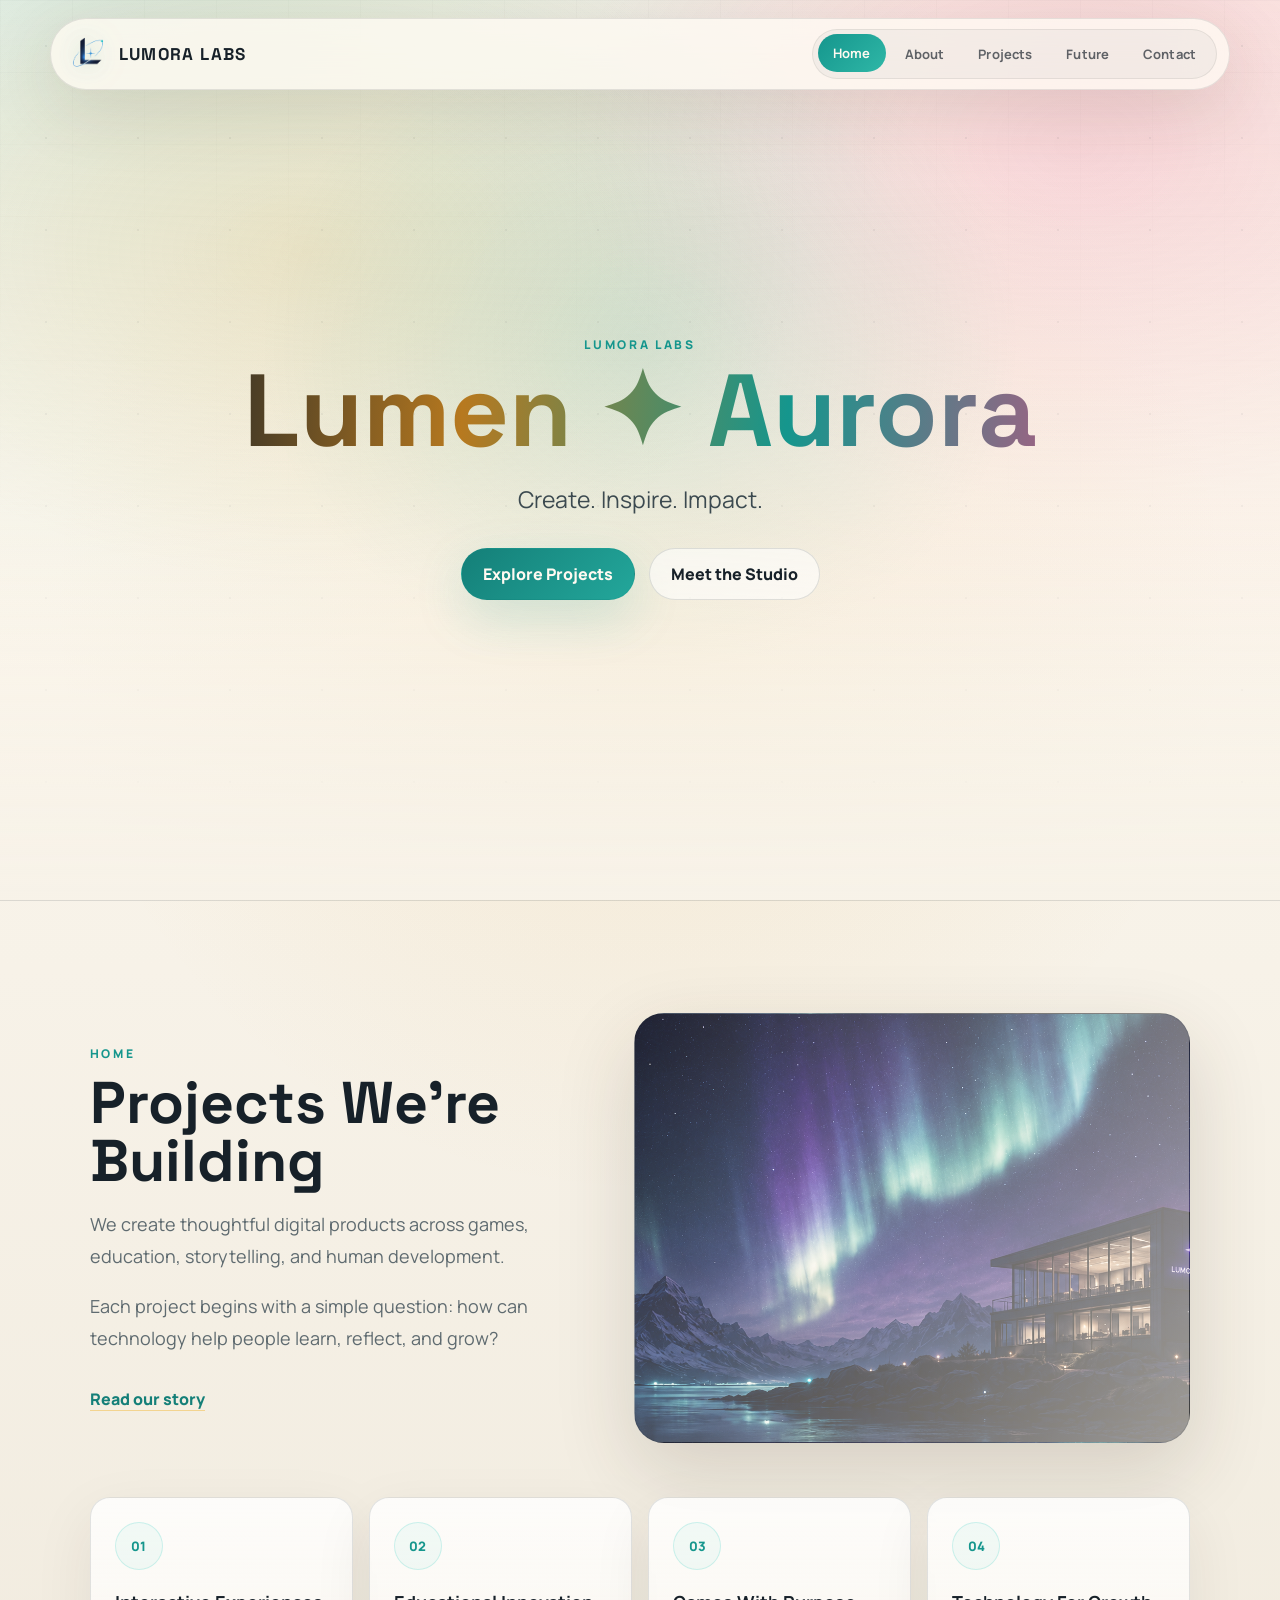
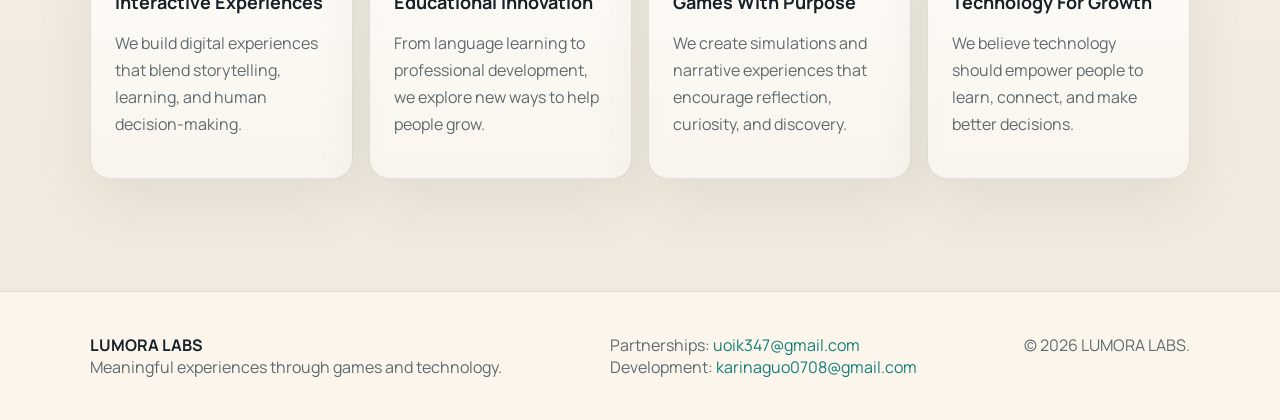
==== commit 3c2ea5d2: "2" ====
--- a/index.html
+++ b/index.html
@@ -30,9 +30,9 @@
     <div class="stars"></div>
     <div class="heroGlow"></div>
     <div class="heroText">
-      <p class="kicker">Indie games for reflection, learning, and change</p>
-      <h1>Lumen + Aurora</h1>
-      <p class="heroLead">LUMORA LABS creates interactive stories that turn social systems, choices, and hidden rules into playable experiences.</p>
+      <p class="kicker">LUMORA LABS</p>
+      <h1>Lumen ✦ Aurora</h1>
+      <p class="heroLead">Create. Inspire. Impact.</p>
       <div class="heroActions">
         <a class="btn" href="project.html">Explore Projects</a>
         <a class="btn secondary" href="about.html">Meet the Studio</a>
@@ -43,10 +43,10 @@
   <section class="section studioIntro">
     <div class="two">
       <div>
-        <p class="eyebrow">What we make</p>
-        <h2>Small games with a long afterglow.</h2>
-        <p class="copy">We build compact, thoughtful games about decisions people recognize from real life: hiring, culture, communication, social pressure, and the quiet rules that shape behavior.</p>
-        <p class="copy">The goal is not just to entertain. It is to help players notice, question, and learn.</p>
+        <p class="eyebrow">Home</p>
+        <h2>Projects We're Building</h2>
+        <p class="copy">We create thoughtful digital products across games, education, storytelling, and human development.</p>
+        <p class="copy">Each project begins with a simple question: how can technology help people learn, reflect, and grow?</p>
         <a class="textLink" href="about.html">Read our story</a>
       </div>
       <div class="aboutArt" aria-hidden="true"></div>
@@ -55,23 +55,23 @@
     <div class="values refinedValues">
       <article class="value">
         <div class="icon">01</div>
-        <b>Meaningful Design</b>
-        <p>Every mechanic should carry a purpose, not just fill the screen.</p>
+        <b>Interactive Experiences</b>
+        <p>We build digital experiences that blend storytelling, learning, and human decision-making.</p>
       </article>
       <article class="value">
         <div class="icon">02</div>
-        <b>Player Impact</b>
-        <p>We design for reflection, empathy, and better questions.</p>
+        <b>Educational Innovation</b>
+        <p>From language learning to professional development, we explore new ways to help people grow.</p>
       </article>
       <article class="value">
         <div class="icon">03</div>
-        <b>Indie Spirit</b>
-        <p>Small team, sharp focus, and room for unusual ideas.</p>
+        <b>Games With Purpose</b>
+        <p>We create simulations and narrative experiences that encourage reflection, curiosity, and discovery.</p>
       </article>
       <article class="value">
         <div class="icon">04</div>
-        <b>Always Learning</b>
-        <p>Feedback shapes the work from prototype to release.</p>
+        <b>Technology For Growth</b>
+        <p>We believe technology should empower people to learn, connect, and make better decisions.</p>
       </article>
     </div>
   </section>
--- a/styles.css
+++ b/styles.css
@@ -491,6 +491,10 @@
   font-size: clamp(34px, 4vw, 58px);
 }
 
+.featureProject h2.compactTitle {
+  font-size: clamp(28px, 3vw, 44px);
+}
+
 .smallCopy {
   font-size: 16px;
 }
@@ -570,11 +574,15 @@
   line-height: .88;
 }
 
-.aboutHeroText p:last-child {
+.aboutHeroText p:not(.eyebrow) {
   max-width: 650px;
   color: #3c4a50;
   font-size: clamp(18px, 2vw, 24px);
   line-height: 1.6;
+}
+
+.aboutHeroText p:not(.eyebrow) + p:not(.eyebrow) {
+  margin-top: 12px;
 }
 
 .manifesto {
